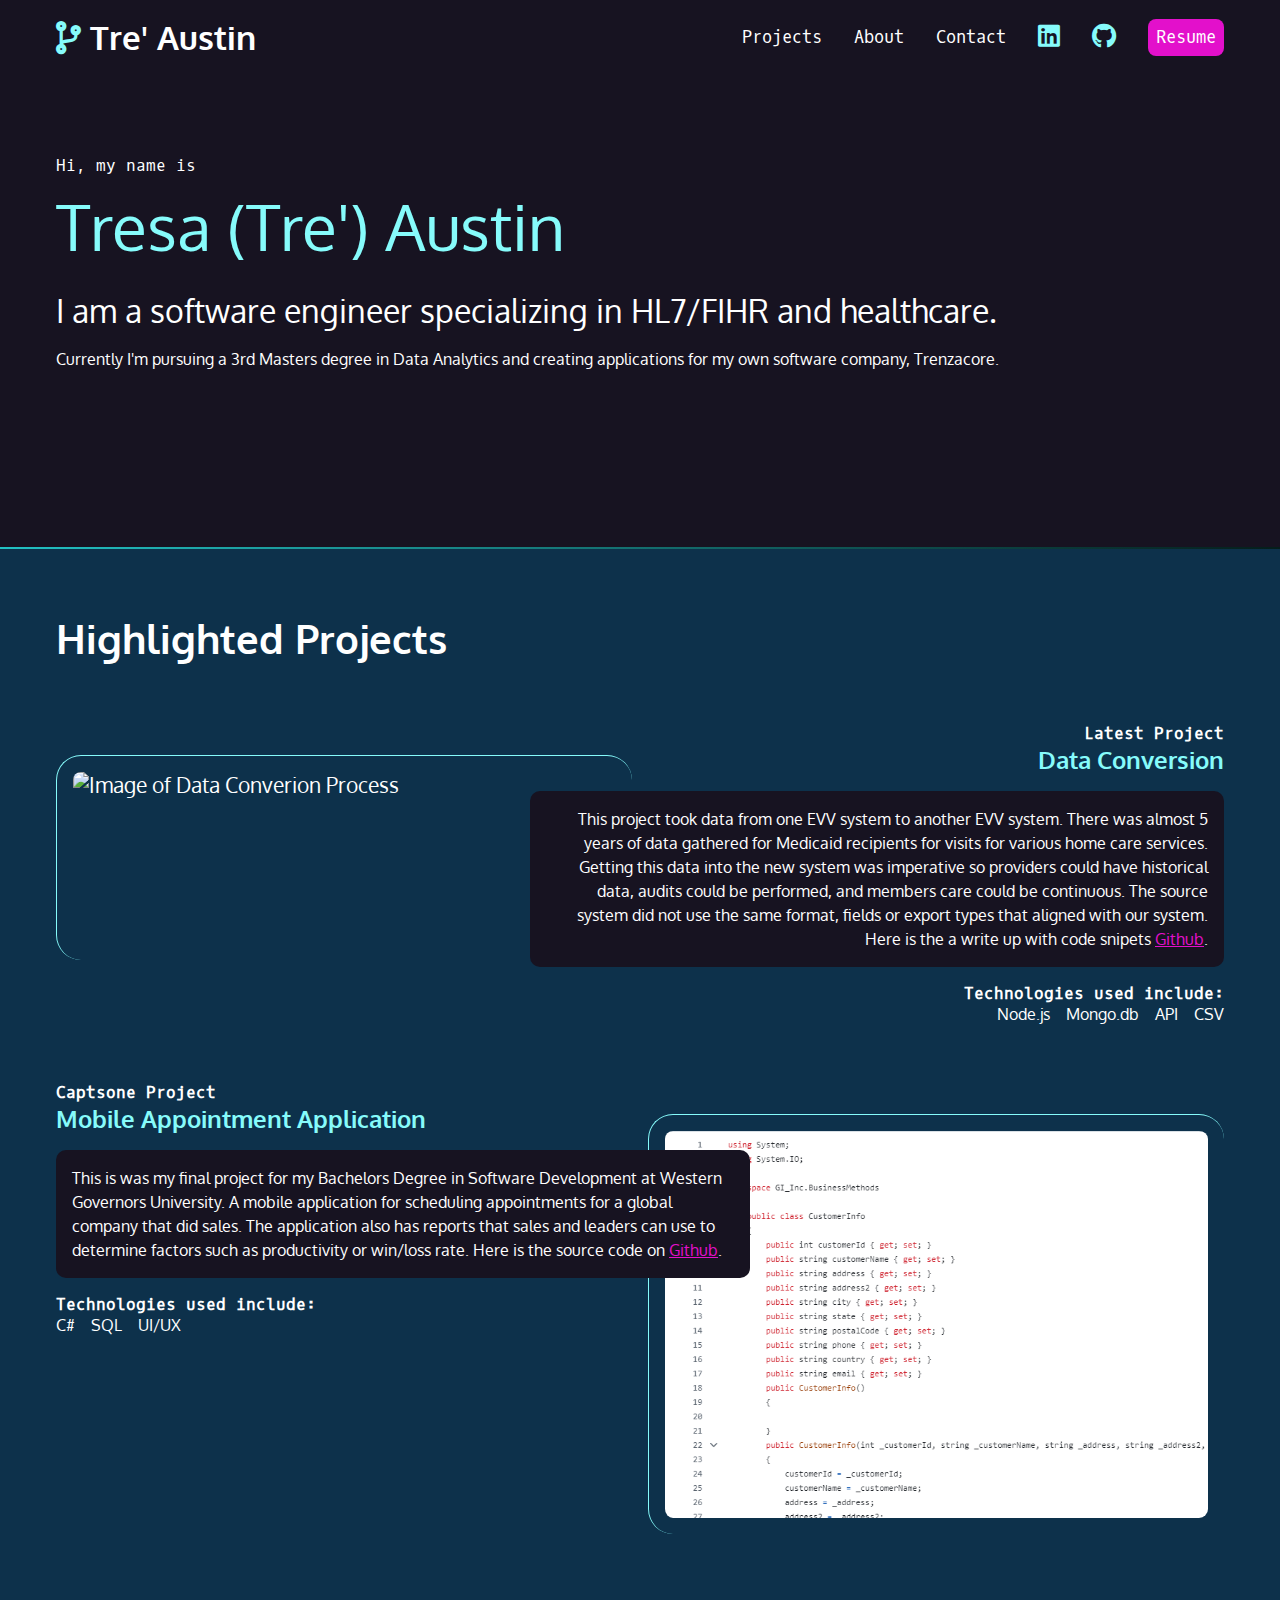
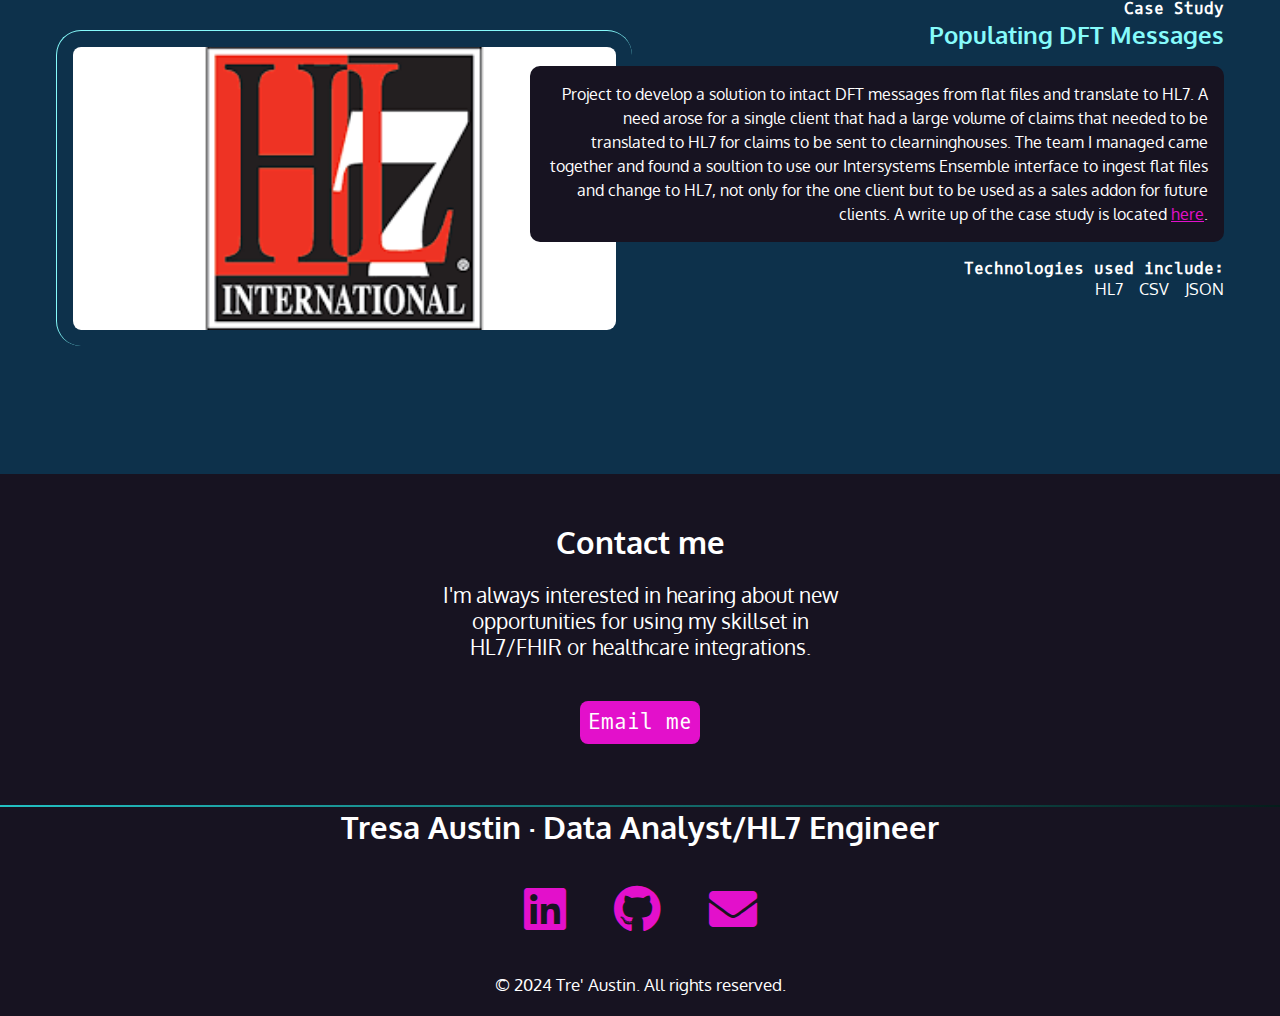
==== index.html @ 330d4db1 "Add files via upload" ====
<!DOCTYPE html>
<html lang="en">
    <head>
        <meta charset="UTF-8">
        <meta name="viewport" content="width=device-width, initial-scale=1.0">
        <meta name="viewport" content="width=device-width, initial-scale=1.0" />
        <title>Tre' Austin Portfolio Wedsite</title>
        <link href="css/style.css" rel="stylesheet">
        <link rel="preconnect" href="https://fonts.googleapis.com">
        <link rel="preconnect" href="https://fonts.gstatic.com" crossorigin>
        <link
            href="https://fonts.googleapis.com/css2?family=Oxygen:wght@300;400;700&display=swap"
            rel="stylesheet">
        <link rel="preconnect" href="https://fonts.googleapis.com">
        <link rel="preconnect" href="https://fonts.gstatic.com" crossorigin>
        <link
            href="https://fonts.googleapis.com/css2?family=Oxygen+Mono&family=Oxygen:wght@300;400;700&display=swap"
            rel="stylesheet">
        <link
            href="https://cdnjs.cloudflare.com/ajax/libs/font-awesome/5.15.4/css/all.min.css"
            rel="stylesheet" />
    </head>
    <body>
        <nav>
            <ul>
                <li>
                    <h1>
                        <a href="index.html"> <span class="fas fa-code-branch"
                                aria-hidden="true"></span>
                            <span> Tre' Austin</span> </a></h1>
                    <li><a href="index.html#projects">Projects</a></li>
                    <li><a href="about.html">About</a></li>
                    <li><a href="#contact">Contact</a></li>
                    <li><a href="https://www.linkedin.com/in/tresaaustin/"
                            target="_blank">
                            <span class="fab fa-linkedin"
                                aria-hidden="true"></span>
                            <span class="sr-only">LinkedIn</span>
                        </a>

                    </li>
                    <li><a href="https://github.com/trevaliant">
                            <span class="fab fa-github"
                                aria-hidden="true"></span>
                            <span class="sr-only">Github</a></li>
                        <li><a
                                href="https://www.dropbox.com/scl/fi/ulbyiyroijy1g2gup76bp/Austin_Tresa_Resume.docx?rlkey=16u0qymz5vki3tcbg9e58fr3b&st=ox2d7h80&dl=0"
                                class="button">Resume</a></li>
                    </nav>

                    <section id="intro">
                        <p class="name">Hi, my name is <span>Tresa (Tre')
                                Austin</span></p>

                        <h2>I am a software engineer specializing in HL7/FIHR
                            and healthcare.</h2>

                        <p>Currently I'm pursuing a 3rd Masters degree in Data
                            Analytics and creating applications for my own
                            software company, Trenzacore.
                        </p>
                    </section>
                    <div class="gradient"></div>

                    <div class="section-projectone">
                        <section id="projects">

                            <h2> Highlighted Projects</h2>
                            <article>
                                <div class="text">
                                    <h4>Latest Project</h4>
                                    <h3> Data Conversion</h3>
                                    <p class="blackbox">
                                        This project took data from one EVV
                                        system to another EVV system. There was
                                        almost 5 years of data gathered for
                                        Medicaid recipients
                                        for visits for various home care
                                        services. Getting this data into the new
                                        system was imperative so providers could
                                        have historical
                                        data, audits could be performed, and
                                        members care could be continuous.
                                        The source system did not use the same
                                        format, fields or export types that
                                        aligned with our system.
                                        Here is the a write up with code snipets
                                        <a
                                            href="https://github.com/trevaliant/Sample-Data-Conversion/tree/main">Github</a>.
                                        <h4> Technologies used include:</h4>
                                        <ul>
                                            <li> Node.js</li>
                                            <li> Mongo.db</li>
                                            <li> API</li>
                                            <li> CSV</li>
                                        </ul>
                                    </div>
                                    <img
                                        src="https://www.suretysystems.com/wp-content/uploads/2022/07/Hands-exchanging-files-between-computers-to-represent-Workday-data-conversion.png"
                                        alt="Image of Data Converion Process" />
                                </p>
                            </article>
                            <article class="reverse">
                                <div class="text">
                                    <h4>Captsone Project</h4>
                                    <h3>Mobile Appointment Application</h3>
                                    <p class="blackbox">
                                        This is was my final project for my
                                        Bachelors Degree in Software Development
                                        at Western Governors University.
                                        A mobile application for scheduling
                                        appointments for a global company that
                                        did sales.
                                        The application also has reports that
                                        sales and leaders can use to determine
                                        factors such as productivity or win/loss
                                        rate.
                                        Here is the source code on
                                        <a
                                            href="https://github.com/trevaliant/GI_Inc">Github</a>.
                                    </p>
                                    <h4>Technologies used include:</h4>
                                    <ul>
                                        <li>C#</li>
                                        <li>SQL</li>
                                        <li>UI/UX</li>
                                    </ul>
                                </div>
                                <img
                                    src="img/CapstoneGI.png"
                                    alt="Code from GI.Inc" />
                            </article>
                            <article>
                                <div class="text">
                                    <h4>Case Study</h4>
                                    <h3>Populating DFT Messages</h3>
                                    <p class="blackbox">
                                        Project to develop a solution to intact
                                        DFT messages from flat files and
                                        translate to HL7.
                                        A need arose for a single client that
                                        had a large volume of claims that needed
                                        to be translated to HL7 for claims to be
                                        sent to clearninghouses. The team I
                                        managed came together
                                        and found a soultion to use our
                                        Intersystems Ensemble interface to
                                        ingest flat files and change to HL7, not
                                        only for the one client but to be used
                                        as a sales addon for future clients.
                                        A write up of the case study is located
                                        <a
                                            href="https://github.com/trevaliant/Case-Study-Populating-DFT-Messages/tree/main">here</a>.
                                    </p>
                                    <h4>Technologies used include:</h4>
                                    <ul>
                                        <li>HL7</li>
                                        <li>CSV</li>
                                        <li>JSON</li>
                                    </ul>
                                </div>
                                <img
                                    src="img/download.png"
                                    alt="Screenshot of HL7 logo." />
                            </article>
                        </section>
                    </div>

                    <a
                        href="https.github.com/trevaliant.io/grid-flexbox-v2/"></a>

                </section>
            </div>

            <div class="section-contact">
                <section id="contact">
                    <h2>Contact me</h2>
                    <p>
                        I'm always interested in hearing about new
                        opportunities for using my skillset in HL7/FHIR
                        or
                        healthcare integrations.
                    </p>
                    <p><a href="mailto:tre.austin2024@gmail.com"
                            class="button"> Email me</a></p>

                </section>
            </div>
            <div class="gradient"></div>
            <footer>
                <h2> Tresa Austin &middot; Data Analyst/HL7 Engineer
                </h2>
                <ul>
                    <li><a
                            href="https://www.linkedin.com/in/tresaaustin/"
                            target="_blank">
                            <span class="fab fa-linkedin"
                                aria-hidden="true"></span>
                            <span class="sr-only">LinkedIn</span>
                        </a>

                    </li>
                    <li><a href="https.github.com/trevaliant">
                            <span class="fab fa-github"
                                aria-hidden="true"></span>
                            <span class="sr-only">Github</a></li>
                        <li>
                            <a href="mailto:tre.austin2024@gmail.com">
                                <span class="fas fa-envelope"
                                    aria-hidden="true"></span>
                                <span class="sr-only">Email</span>
                            </a>
                        </li>
                    </ul>
                    <p> <small>&copy; 2024 Tre' Austin. All rights
                            reserved.</small>
                    </p>
                </footer>
            </body>
        </html>
---- css/style.css ----
:root {
    /* Color Theme Swatches in Hex */
    --black: #171321;
    --dkblue: #0d314b;
    --plum: #4b0d49;
    --hotmag: #ff17e4;
    --magenta: #e310cb;
    --aqua: #86fbfb;
    --white: #FFFFFF;
    --Grey: #808080;
    --font-size: 1.3rem;
    --mono: "Oxygen mono", monospace;
    --sans: Oxygen, sans-serif;

}

/* border box model: https://css-tricks.com/box-sizing/ */
html {
    box-sizing: border-box;
}

*,
*::before,
*::after {
    box-sizing: inherit;
}

/* generic styles for the page */
body {
    padding: 0;
    margin: 0;
    font-family: var(--sans);
    background-color: var(--black);
    color: var(--white);
    font-size: var(--font-size);

}

h1,
h2,
h3 {
    margin: 0;
}

a {
    color: var(--magenta);
}

a:hover {
    color: var(--hotmag);
    text-decoration: none;
}

img {
    width: 100%;
}

/*background color divs*/
.section.contact {
    background-color: var(--plum)
}

.gradient {
    background: linear-gradient(90deg, rgba(34, 193, 195, 1) 0%, rgba(5, 29, 27, 1) 100%);
    height: 2px;
}

.section-projectone {
    background-color: var(--dkblue);

}

.gradient {
    background: linear-gradient(90deg, rgba(34, 193, 195, 1) 0%, rgba(5, 29, 27, 1) 100%);
    height: 2px;
}

/*intro styles*/
#intro {
    padding: 4rem 1rem 10rem 1rem;
    max-width: 1200px;
    margin: 0 auto;
}

#intro p {
    font-size: 1rem;
    line-height: 1.5;
}

#intro .name {
    font-family: var(--mono);
}

.name span {
    font-family: var(--sans);
    font-size: 4rem;
    color: var(--aqua);
    display: block;
}

#intro h2 {
    font-size: 2rem;
    font-weight: normal;
}

/*contact styles*/
#contact {
    width: 400px;
    text-align: center;
    margin: 0 auto;
    padding: 3rem 0;
}

#contact p:last-child {
    margin-top: 3rem;
}

nav {
    font-family: var(--mono);
    font-size: 80%;
    padding: 1rem;
}

nav h1 a {
    font-family: var(--sans);
}

nav ul {
    list-style-type: none;
    padding: 0;
    margin: 0;
    display: flex;
    flex-flow: row wrap;
    justify-content: center;
    align-items: center;
    gap: 2rem;
}

nav li:first-child {
    flex-basis: 100%;
    text-align: center;

}

nav [class*="fa"] {
    font-size: 150%;
    color: var(--aqua);
}

nav h1 [class*="fa"] {
    font-size: 100%;
    color: var(--aqua);
}

nav a {
    color: var(--white);
    text-decoration: none;
    display: block;
}

nav a:hover,
nav [class*="fa-"]:hover {
    color: var(--magenta);
}

.button {
    background-color: var(--magenta);
    color: white;
    padding: 0.5rem;
    border-radius: 8px;
    font-family: var(--mono);
    text-decoration: none;
}

.button:hover {
    color: var plum;
    background-color: var(--hotmag);
}

/*footer section*/
footer {
    text-align: center;
}

footer ul {
    list-style-type: none;
    padding: 0;
    margin: 2rem 0;
    display: flex;
    flex-flow: row wrap;
    justify-content: center;
    gap: 3rem;
    font-size: 3rem;
}

/*projects section*/
#projects {
    padding: 4rem 1rem;
}

#projects h2 {
    font-size: 2.5rem;
    margin-bottom: calc(2.5rem * 1.5);
}

#projects h3 {
    color: var(--aqua);
}

#projects h4 {
    font-size: 1rem;
    font-family: var(--mono);
    margin: 0;
}

.blackbox {

    padding: 1rem;
    border-radius: 10px;
    color: var(--white);
    background-color: var(--black);
    font-size: 1rem;
    line-height: 1.5;
}

#projects ul {
    list-style-type: none;
    padding: 0;
    margin: 0;
    display: flex;
    flex-flow: row wrap;
    justify-content: flex-start;
    gap: 1rem;
    font-size: 1rem;
}

#projects img {
    margin: 2rem 0 4rem 0;
    border-left: 1px solid var(--aqua);
    border-top: 1px solid var(--aqua);
    border-radius: 25px;
    padding: 1rem;
}



@media (min-width: 800px) {
    article {
        display: grid;
        grid-template-columns: repeat(10, 1fr);
        gap: 1rem;

    }

    #projects {
        max-width: 1200px;
        margin: 0 auto;
    }

    #projects img {
        grid-column: 1/6;
        grid-row: 1/2;

    }

    .text {
        grid-column: 5/11;
        grid-row: 1/2;
        order: 2;
        text-align: right;
    }

    #projects ul {
        justify-content: flex-end;
    }

    #projects .reverse .text {
        grid-column: 1/7;
        order: 2;
        text-align: left;
    }

    #projects .reverse img {
        grid-column: 6/11;
        grid-row: 1/2;


    }

    #projects .reverse ul {
        justify-content: flex-start;
    }

}


@media (min-width: 850px) {
    nav {
        max-width: 1200px;
        margin: 0 auto;
    }

    nav li:first-child {
        flex-basis: auto;
        text-align: left;
        margin-right: auto;
    }
}
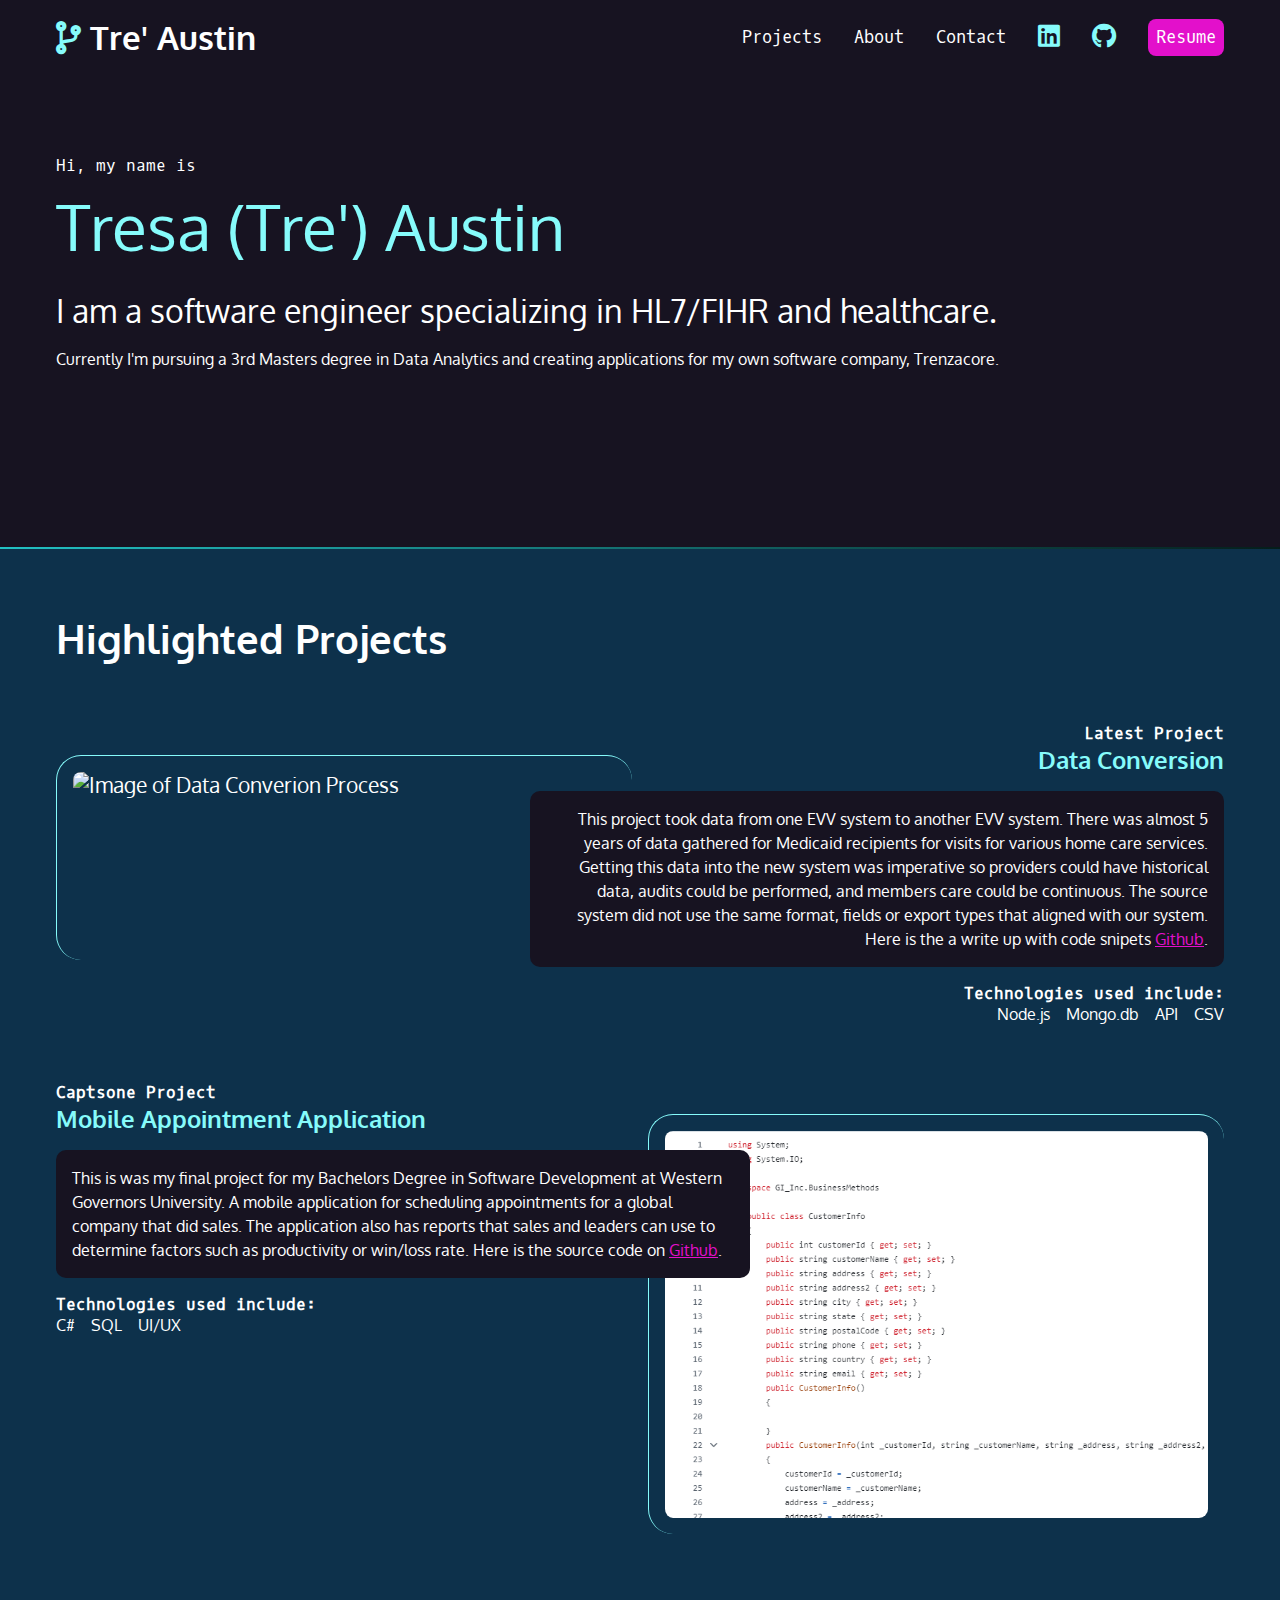
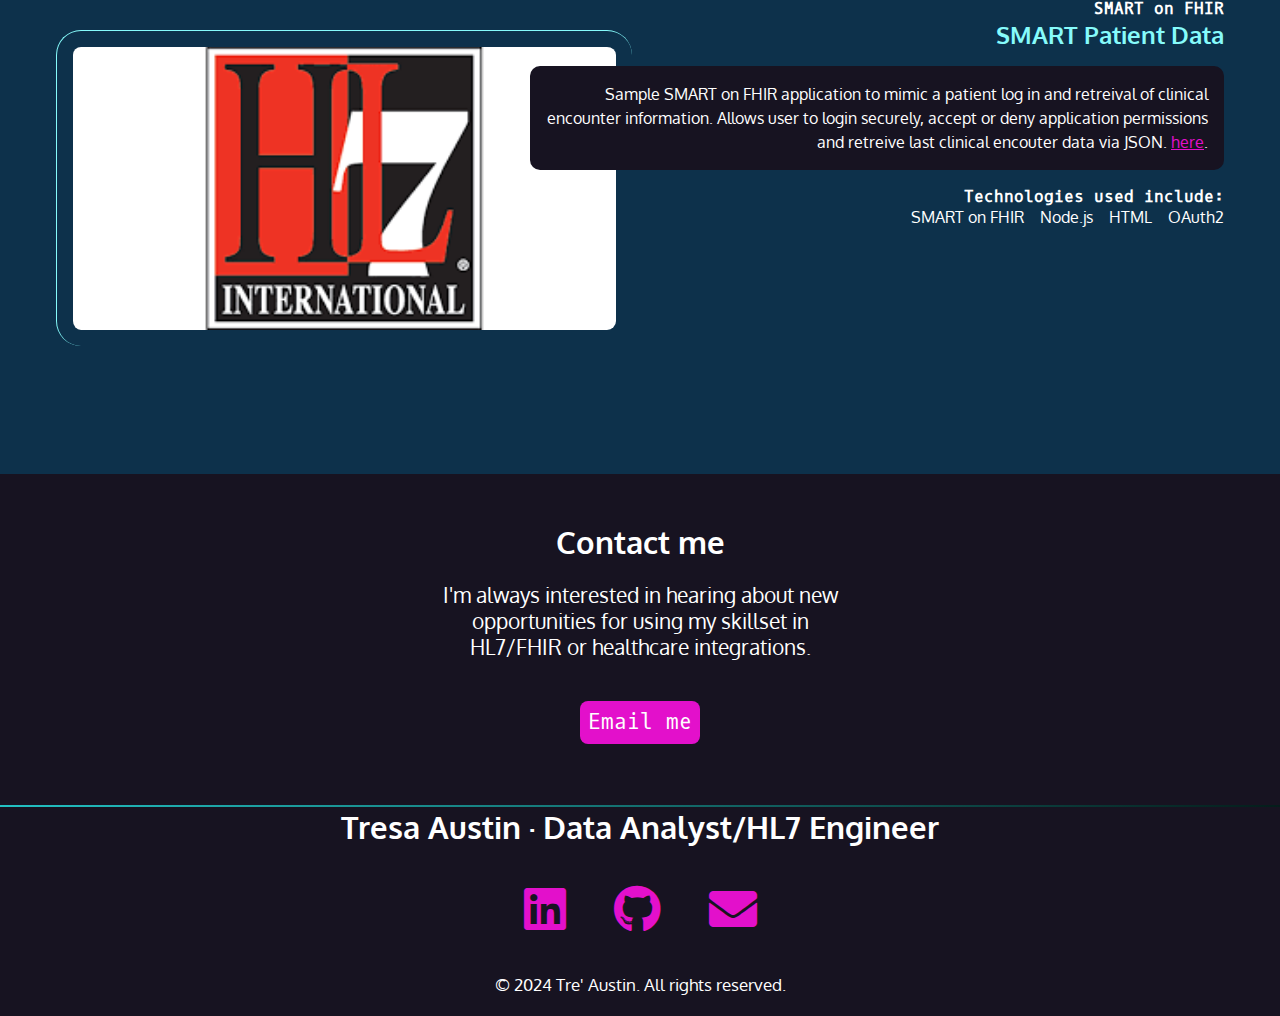
==== commit da5752bc: "Add files via upload" ====
--- a/index.html
+++ b/index.html
@@ -132,36 +132,25 @@
                             </article>
                             <article>
                                 <div class="text">
-                                    <h4>Case Study</h4>
-                                    <h3>Populating DFT Messages</h3>
+                                    <h4>SMART on FHIR</h4>
+                                    <h3>SMART Patient Data</h3>
                                     <p class="blackbox">
-                                        Project to develop a solution to intact
-                                        DFT messages from flat files and
-                                        translate to HL7.
-                                        A need arose for a single client that
-                                        had a large volume of claims that needed
-                                        to be translated to HL7 for claims to be
-                                        sent to clearninghouses. The team I
-                                        managed came together
-                                        and found a soultion to use our
-                                        Intersystems Ensemble interface to
-                                        ingest flat files and change to HL7, not
-                                        only for the one client but to be used
-                                        as a sales addon for future clients.
-                                        A write up of the case study is located
+                                     Sample SMART on FHIR application to mimic a patient log in and retreival of clinical encounter information.  
+                                     Allows user to login securely, accept or deny application permissions and retreive last clinical encouter data via JSON.
                                         <a
-                                            href="https://github.com/trevaliant/Case-Study-Populating-DFT-Messages/tree/main">here</a>.
+                                            href="https://github.com/trevaliant/SMART-on-FIRH-Patient-App">here</a>.
                                     </p>
                                     <h4>Technologies used include:</h4>
                                     <ul>
-                                        <li>HL7</li>
-                                        <li>CSV</li>
-                                        <li>JSON</li>
+                                        <li>SMART on FHIR</li>
+                                        <li>Node.js</li>
+                                        <li>HTML</li>
+                                        <li>OAuth2</li>
                                     </ul>
                                 </div>
                                 <img
                                     src="img/download.png"
-                                    alt="Screenshot of HL7 logo." />
+                                    alt="Screenshot of SMART on FHIR logo." />
                             </article>
                         </section>
                     </div>
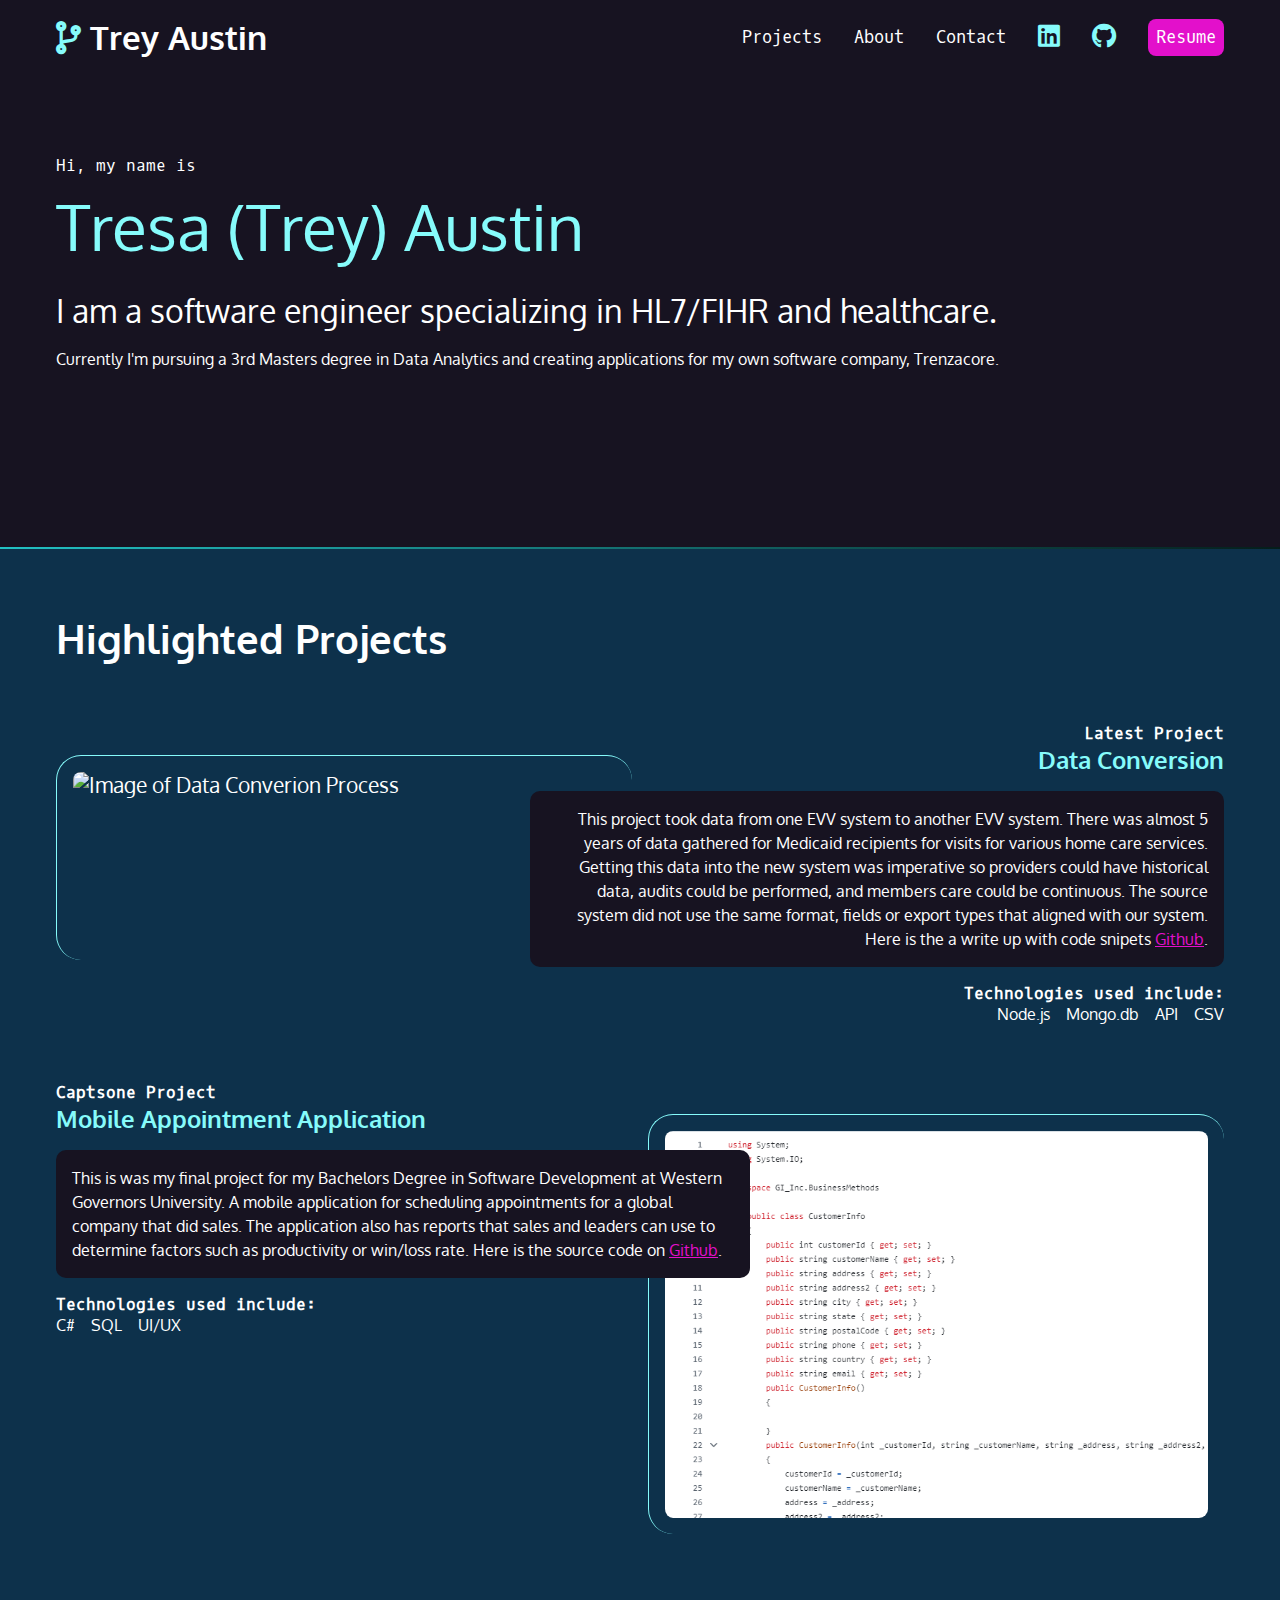
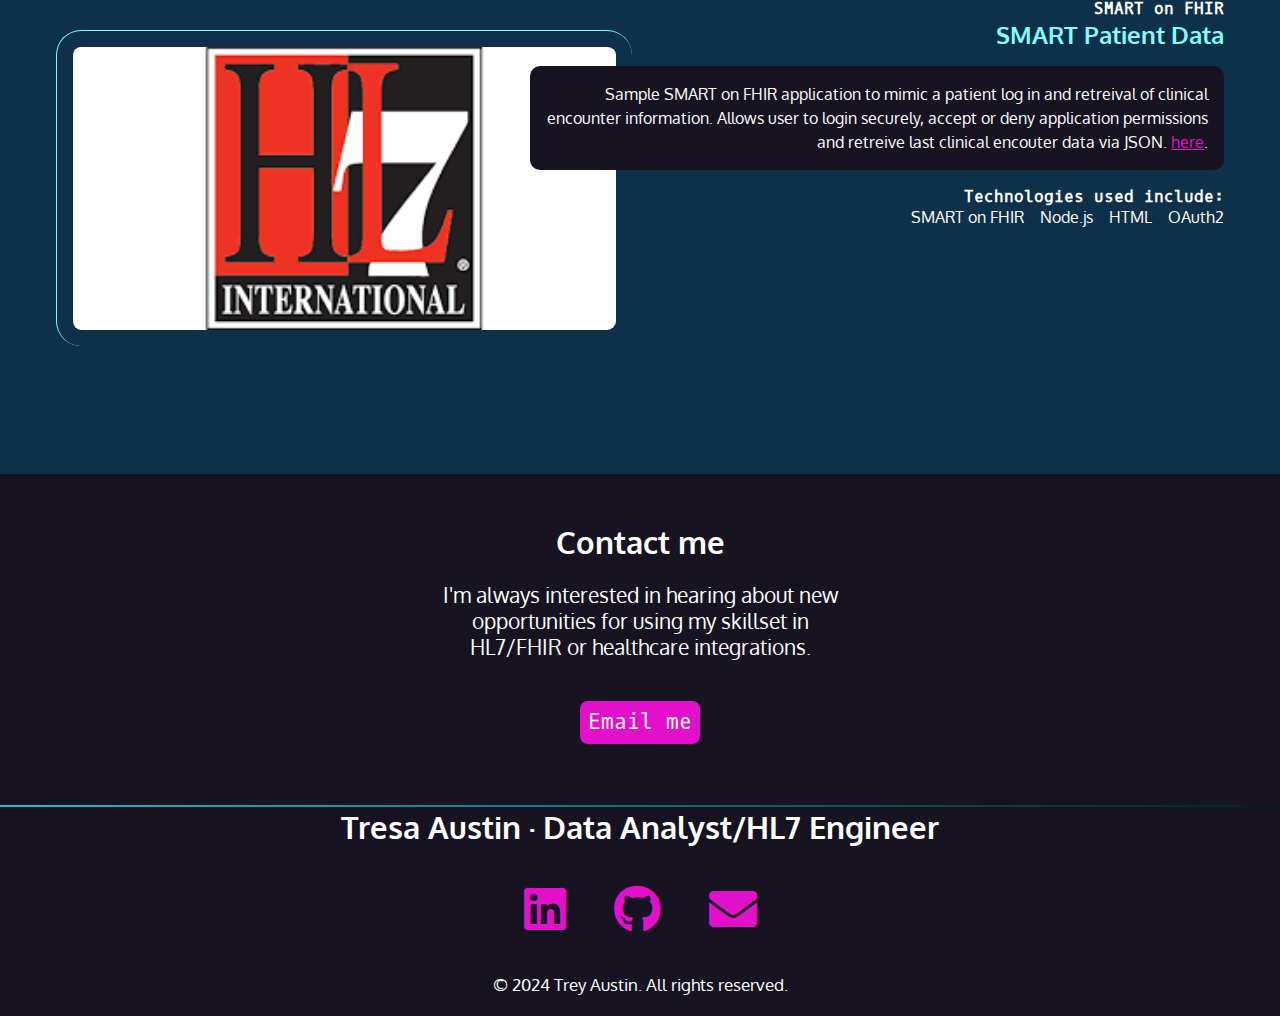
==== commit 4b679648: "Update index.html" ====
--- a/index.html
+++ b/index.html
@@ -4,7 +4,7 @@
         <meta charset="UTF-8">
         <meta name="viewport" content="width=device-width, initial-scale=1.0">
         <meta name="viewport" content="width=device-width, initial-scale=1.0" />
-        <title>Tre' Austin Portfolio Wedsite</title>
+        <title>Trey Austin Portfolio Wedsite</title>
         <link href="css/style.css" rel="stylesheet">
         <link rel="preconnect" href="https://fonts.googleapis.com">
         <link rel="preconnect" href="https://fonts.gstatic.com" crossorigin>
@@ -27,7 +27,7 @@
                     <h1>
                         <a href="index.html"> <span class="fas fa-code-branch"
                                 aria-hidden="true"></span>
-                            <span> Tre' Austin</span> </a></h1>
+                            <span> Trey Austin</span> </a></h1>
                     <li><a href="index.html#projects">Projects</a></li>
                     <li><a href="about.html">About</a></li>
                     <li><a href="#contact">Contact</a></li>
@@ -49,7 +49,7 @@
                     </nav>
 
                     <section id="intro">
-                        <p class="name">Hi, my name is <span>Tresa (Tre')
+                        <p class="name">Hi, my name is <span>Tresa (Trey)
                                 Austin</span></p>
 
                         <h2>I am a software engineer specializing in HL7/FIHR
@@ -201,9 +201,9 @@
                             </a>
                         </li>
                     </ul>
-                    <p> <small>&copy; 2024 Tre' Austin. All rights
+                    <p> <small>&copy; 2024 Trey Austin. All rights
                             reserved.</small>
                     </p>
                 </footer>
             </body>
-        </html>+        </html>
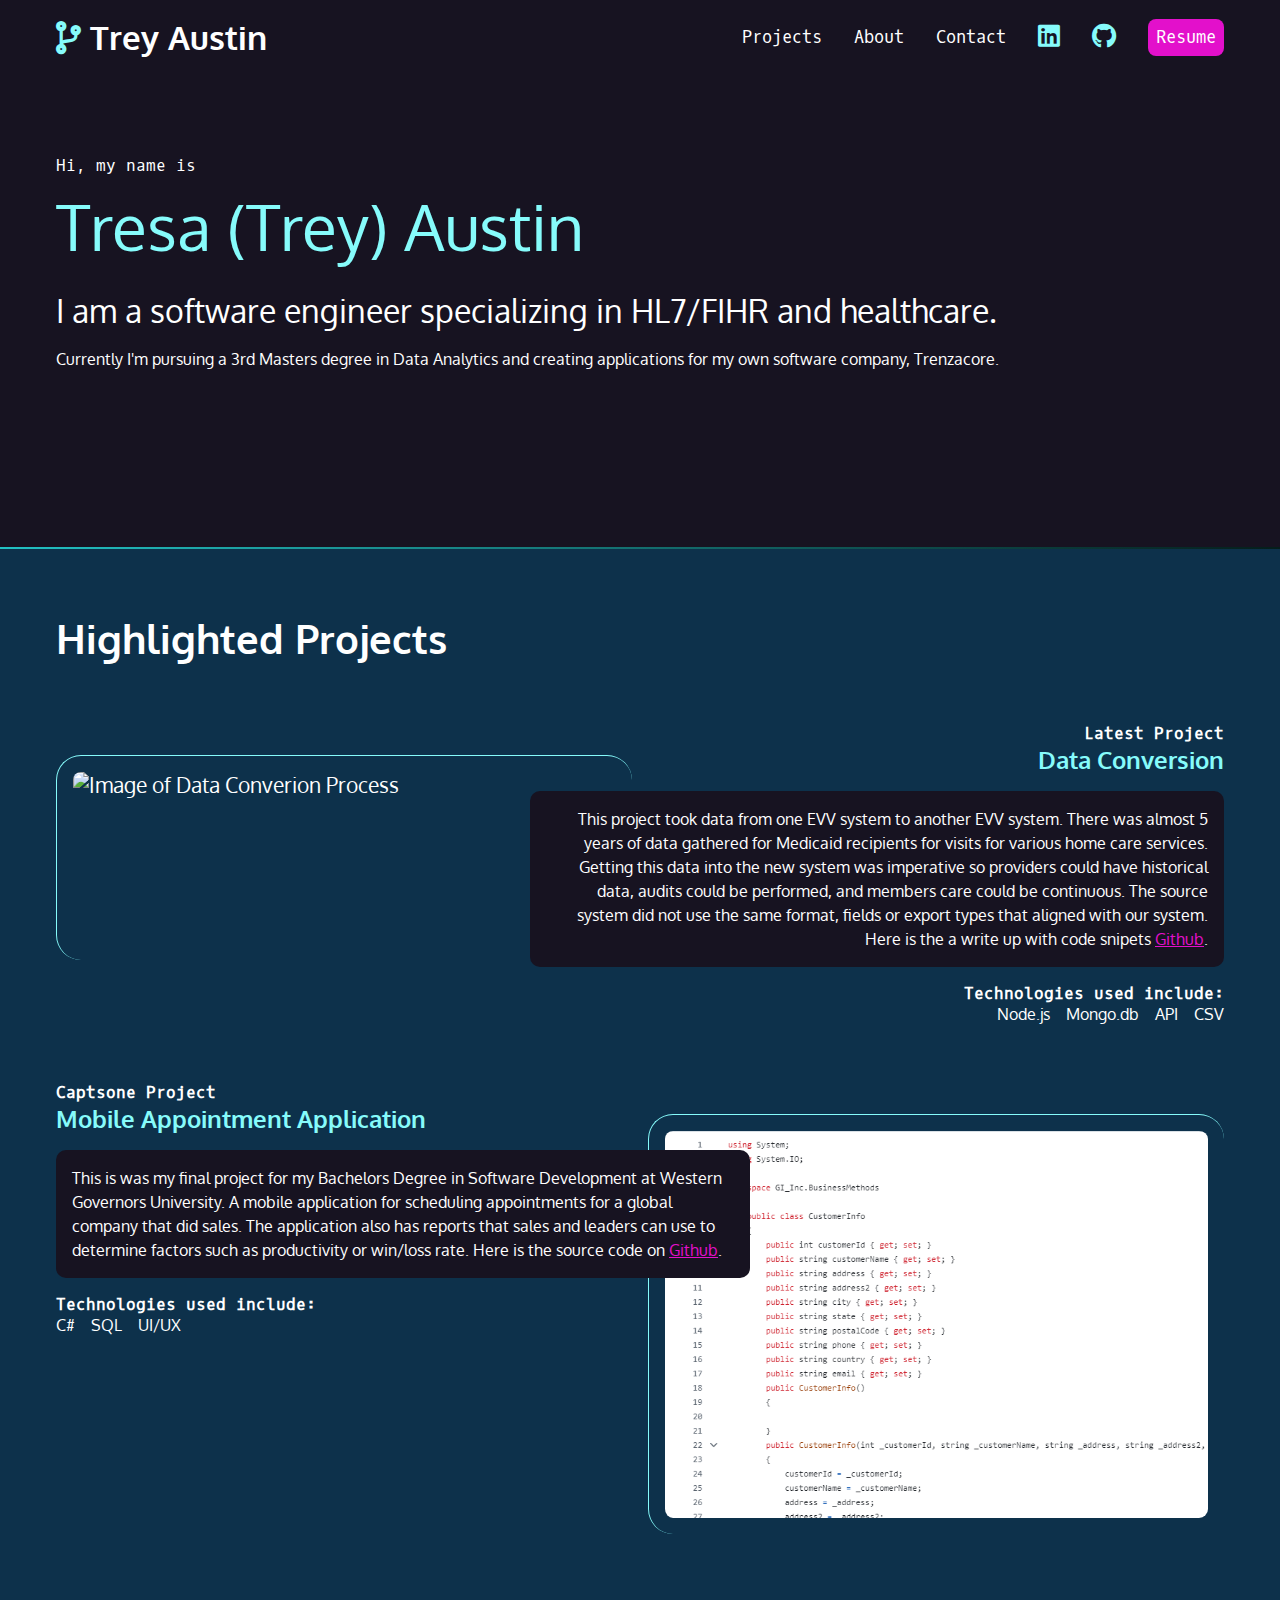
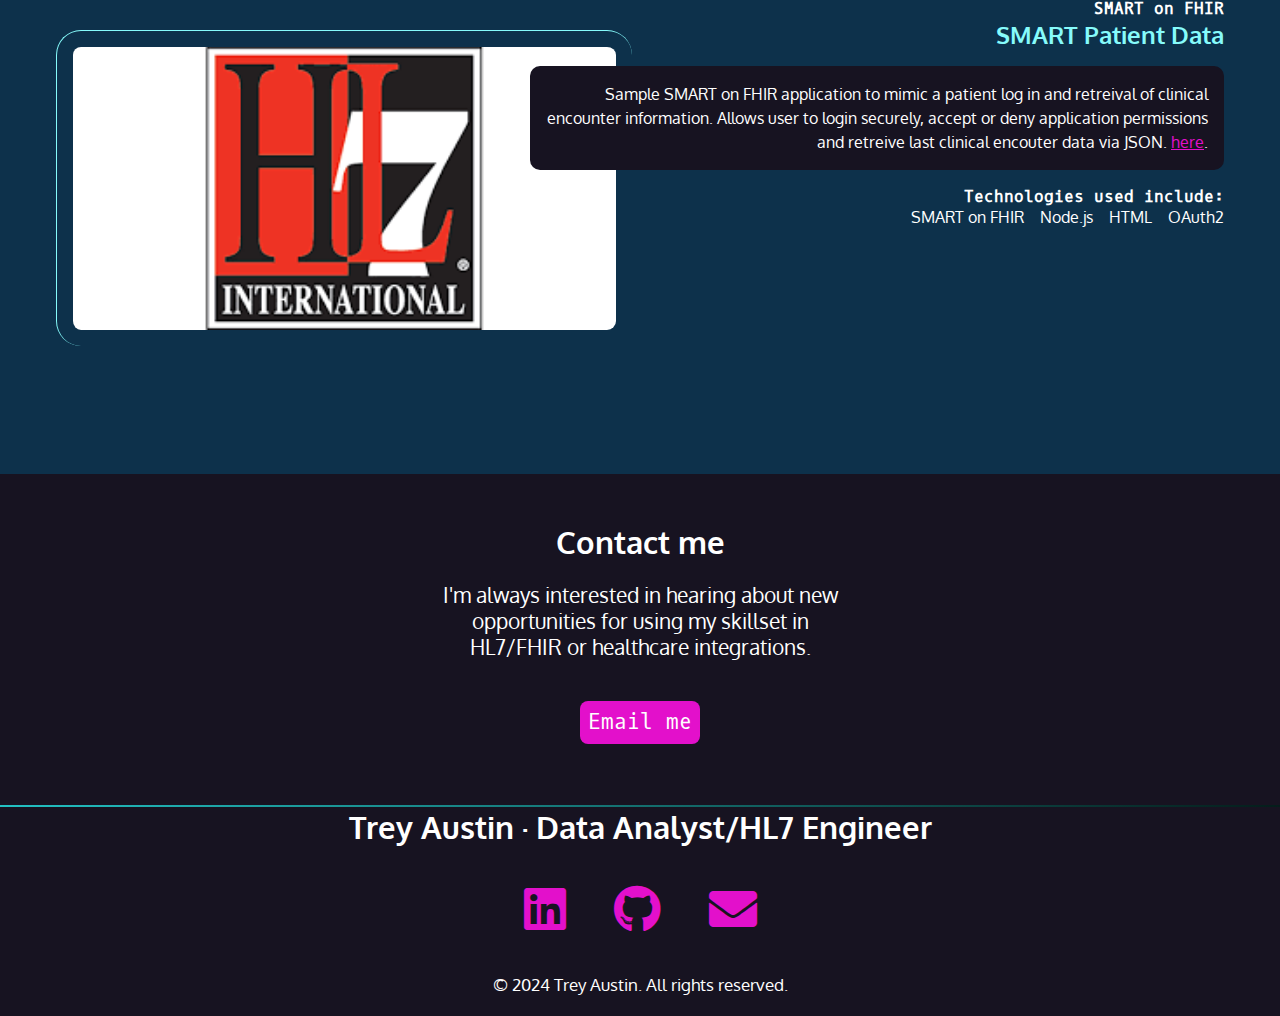
==== commit 5dd7e3cb: "Update index.html" ====
--- a/index.html
+++ b/index.html
@@ -177,7 +177,7 @@
             </div>
             <div class="gradient"></div>
             <footer>
-                <h2> Tresa Austin &middot; Data Analyst/HL7 Engineer
+                <h2> Trey Austin &middot; Data Analyst/HL7 Engineer
                 </h2>
                 <ul>
                     <li><a
@@ -189,7 +189,7 @@
                         </a>
 
                     </li>
-                    <li><a href="https.github.com/trevaliant">
+                    <li><a href="https://github.com/trevaliant">
                             <span class="fab fa-github"
                                 aria-hidden="true"></span>
                             <span class="sr-only">Github</a></li>
